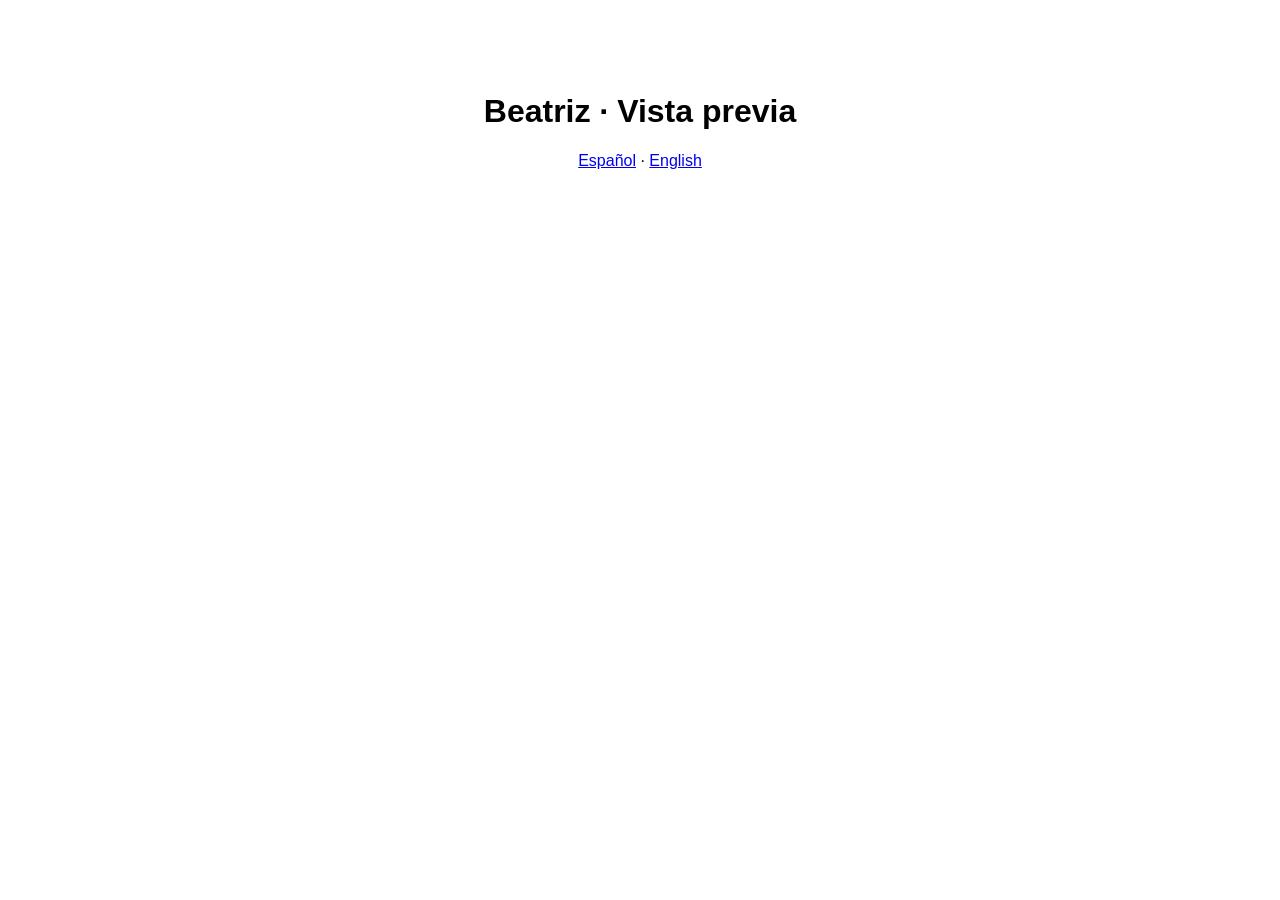
==== index.html @ ee7bda78 "Add files via upload" ====
<!doctype html><meta charset="utf-8"><title>Beatriz</title><body style="font-family:sans-serif;text-align:center;padding:4rem"><h1>Beatriz · Vista previa</h1><p><a href="es/index.html">Español</a> · <a href="en/index.html">English</a></p>
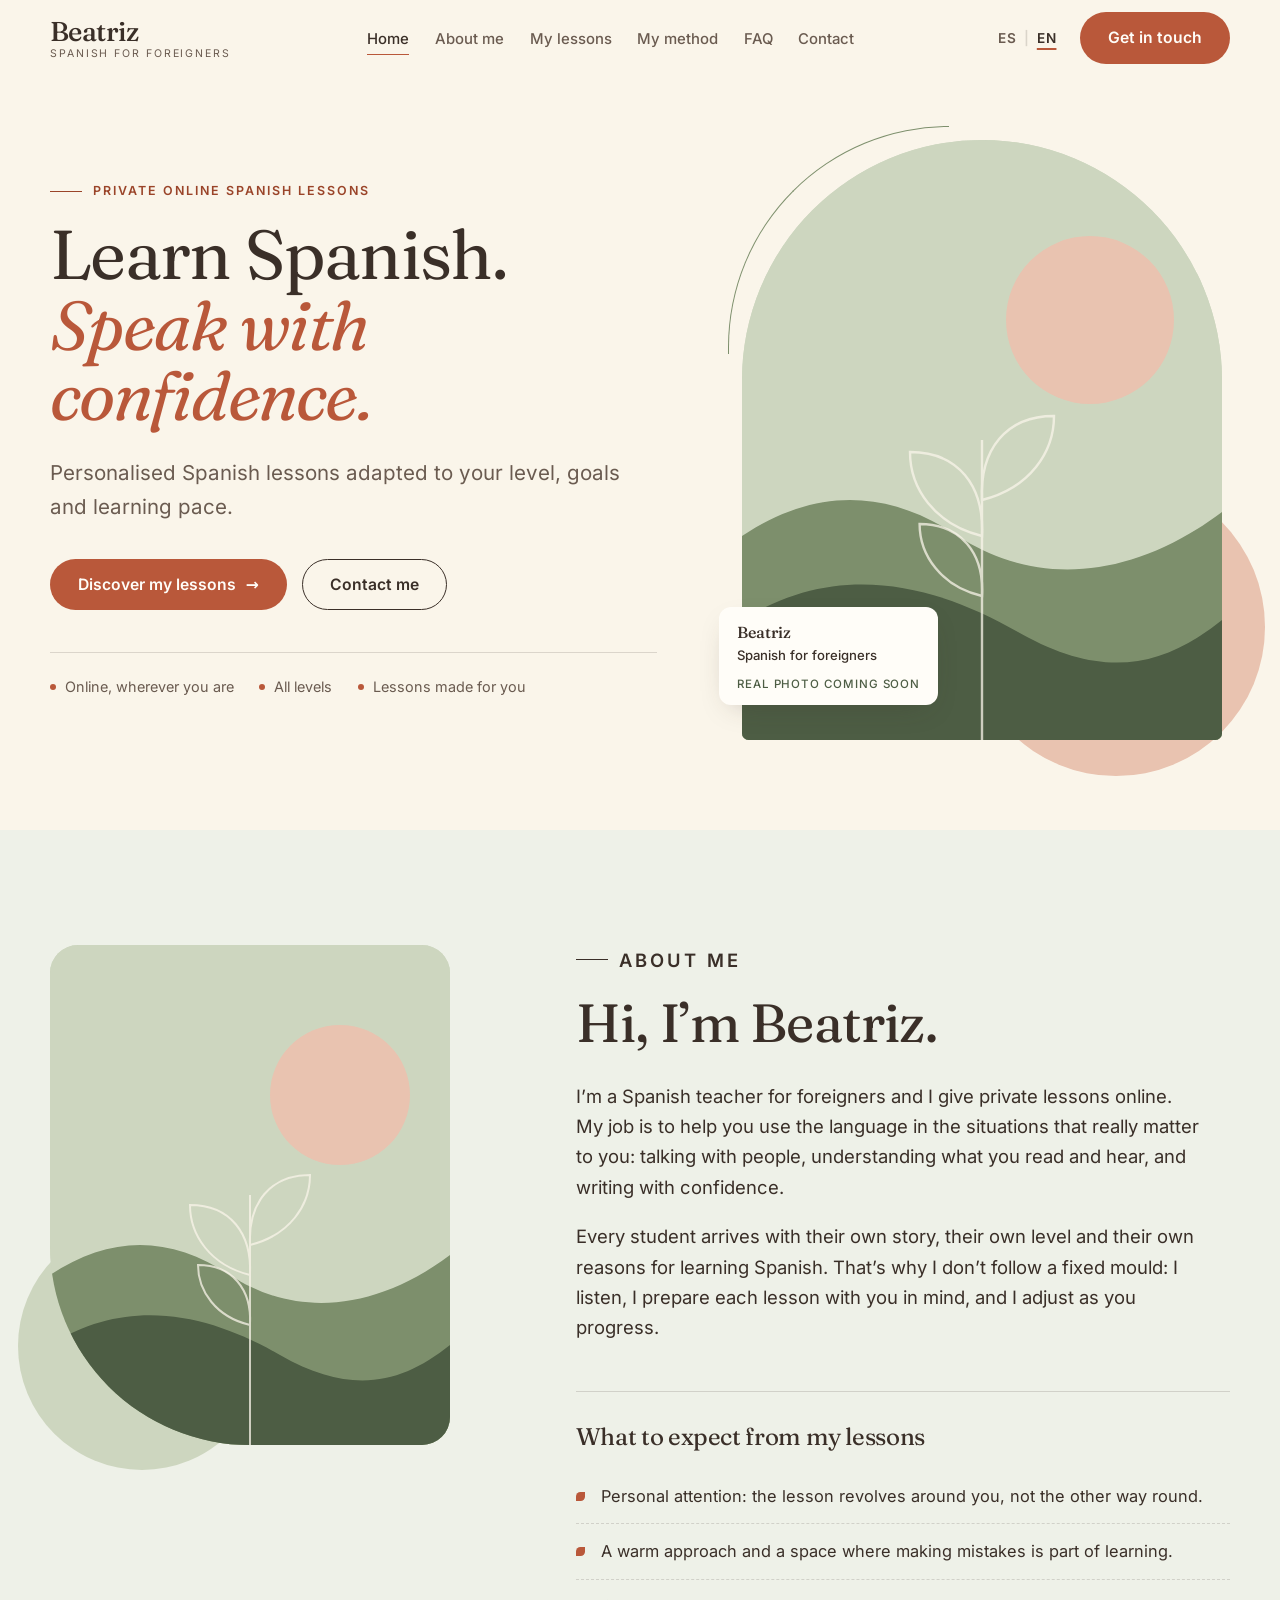
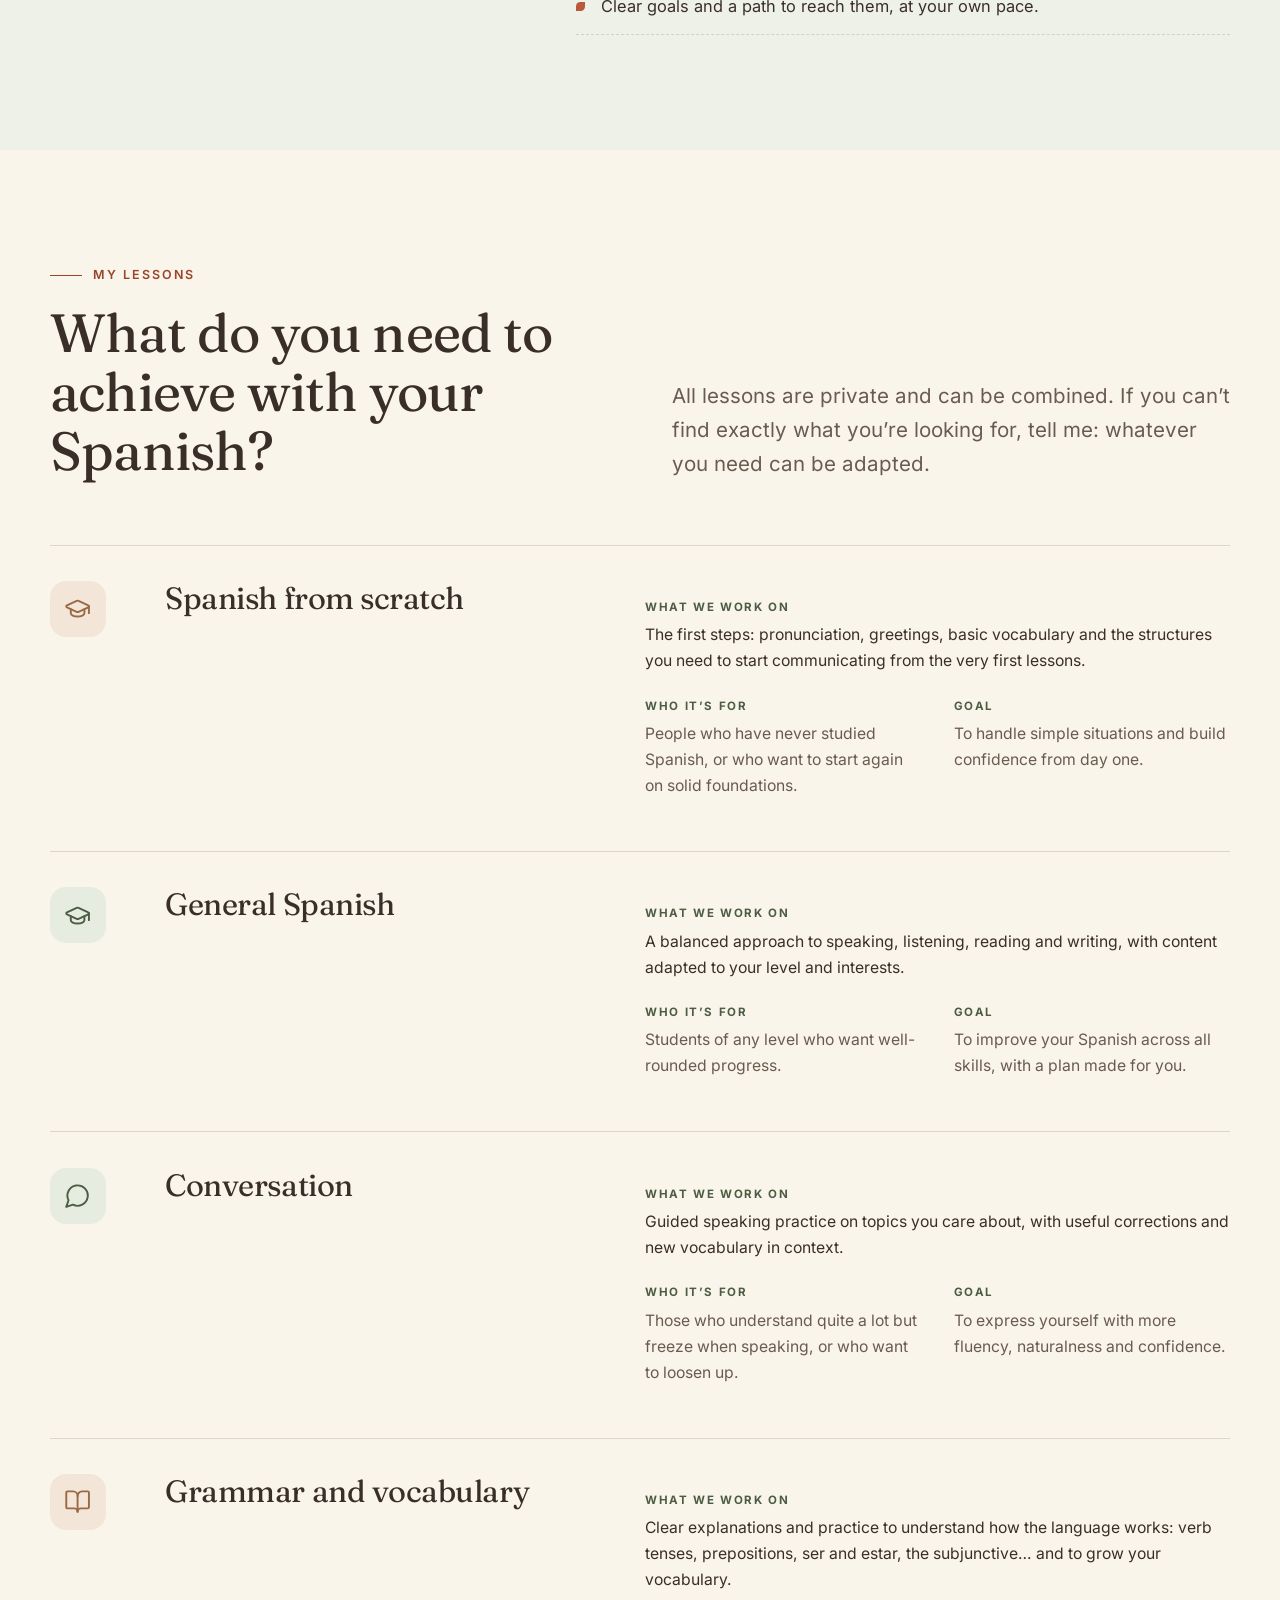
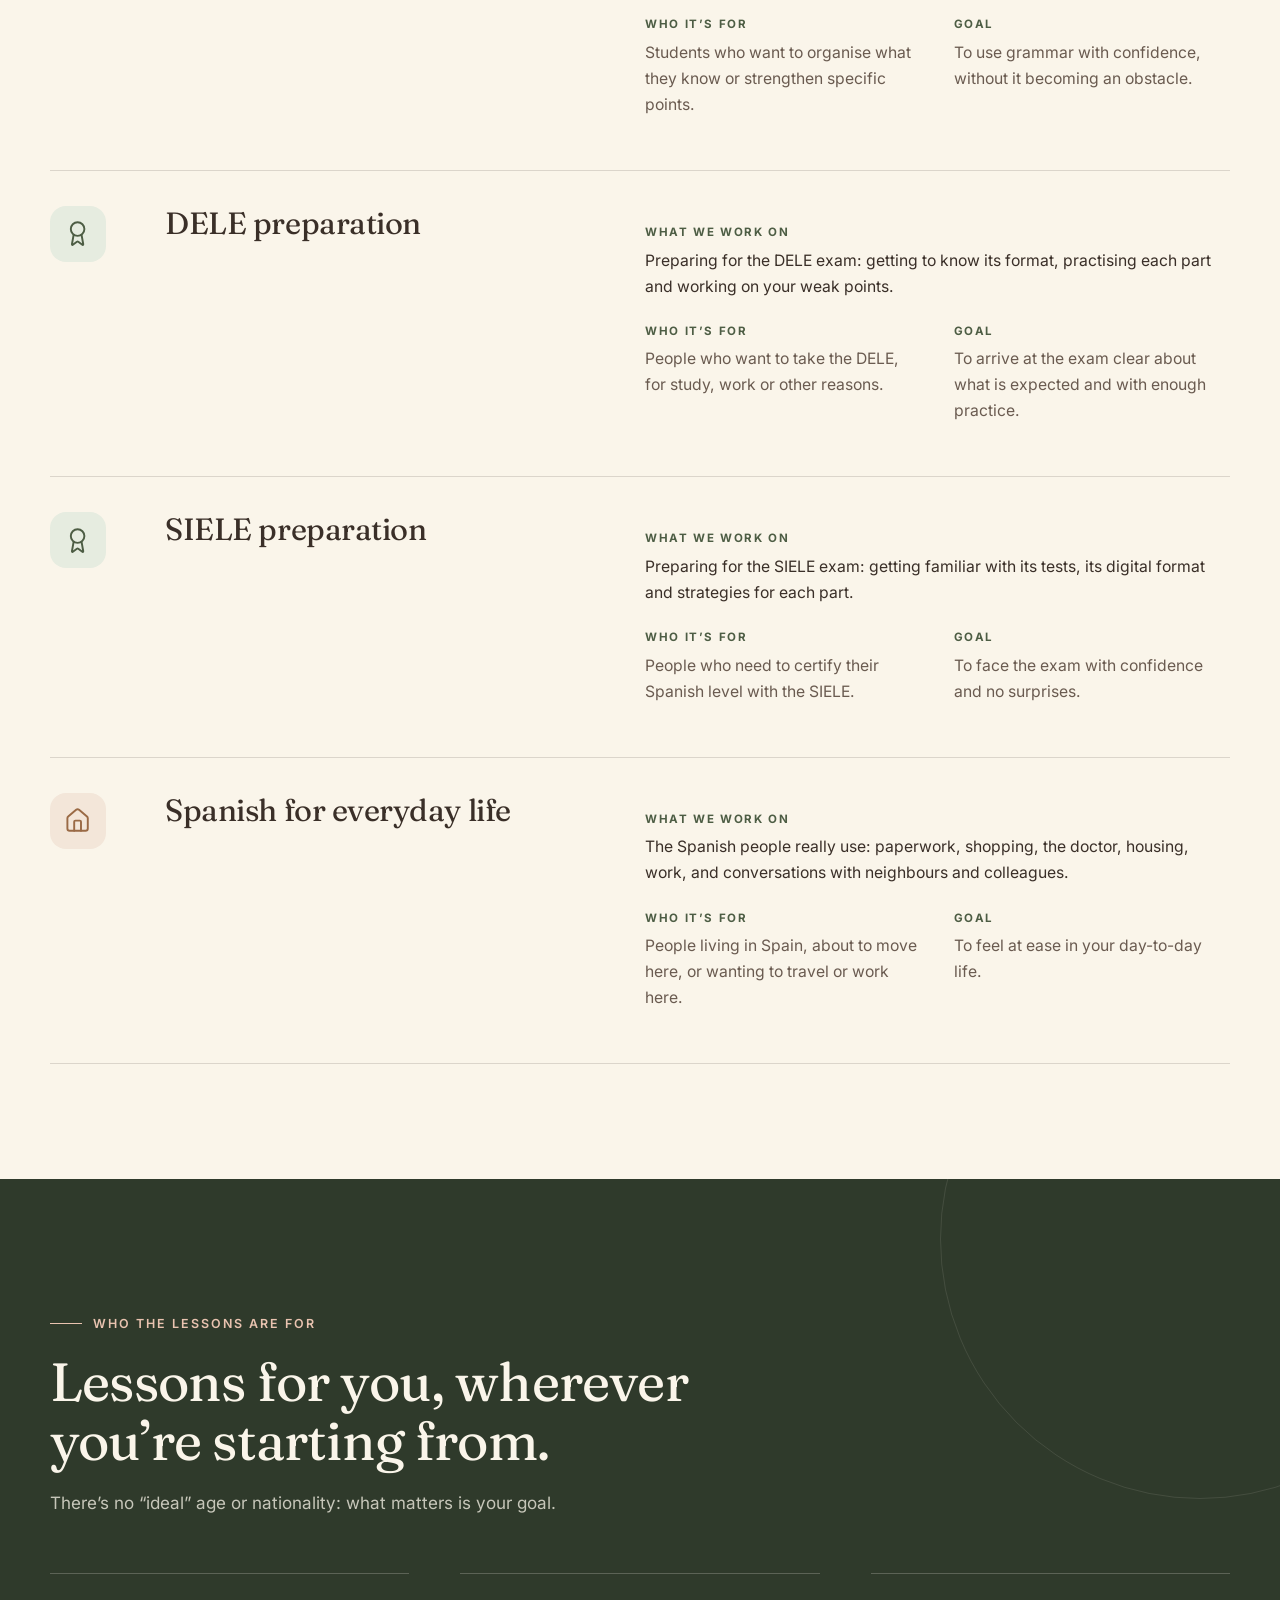
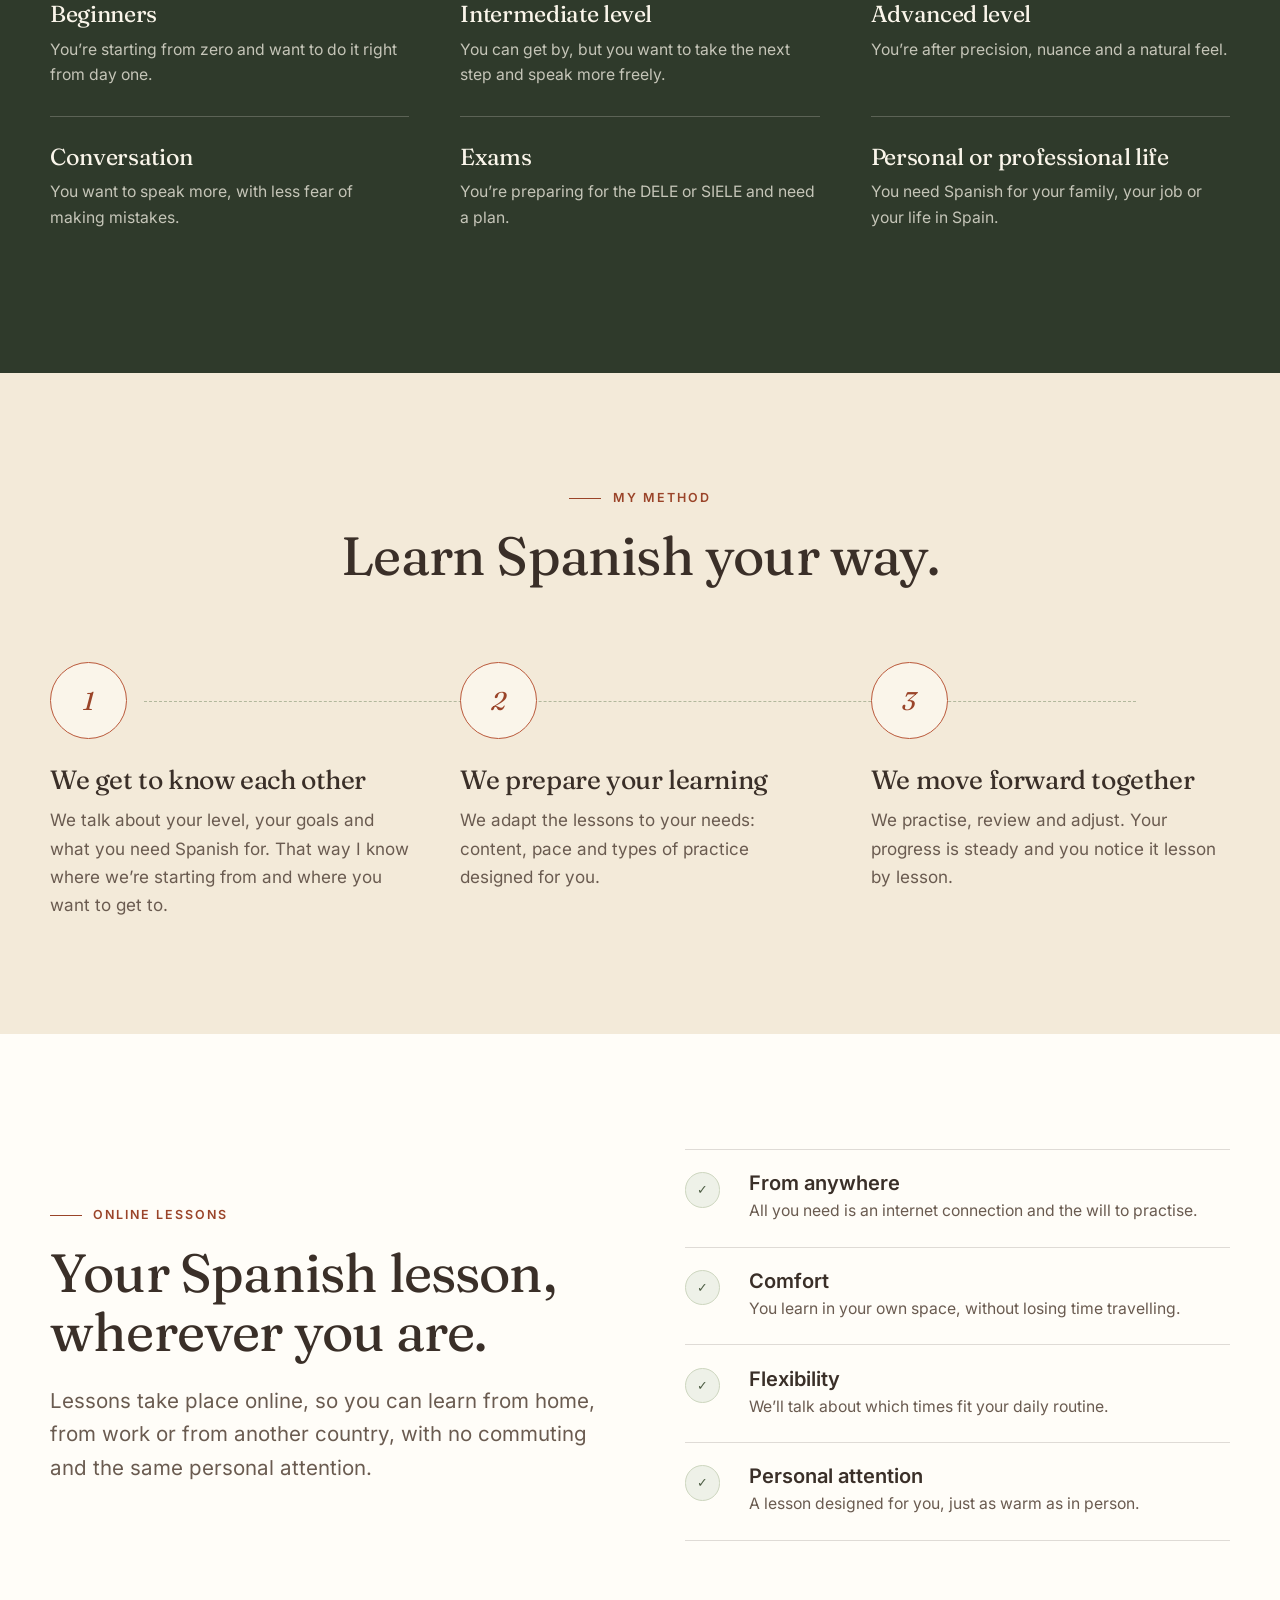
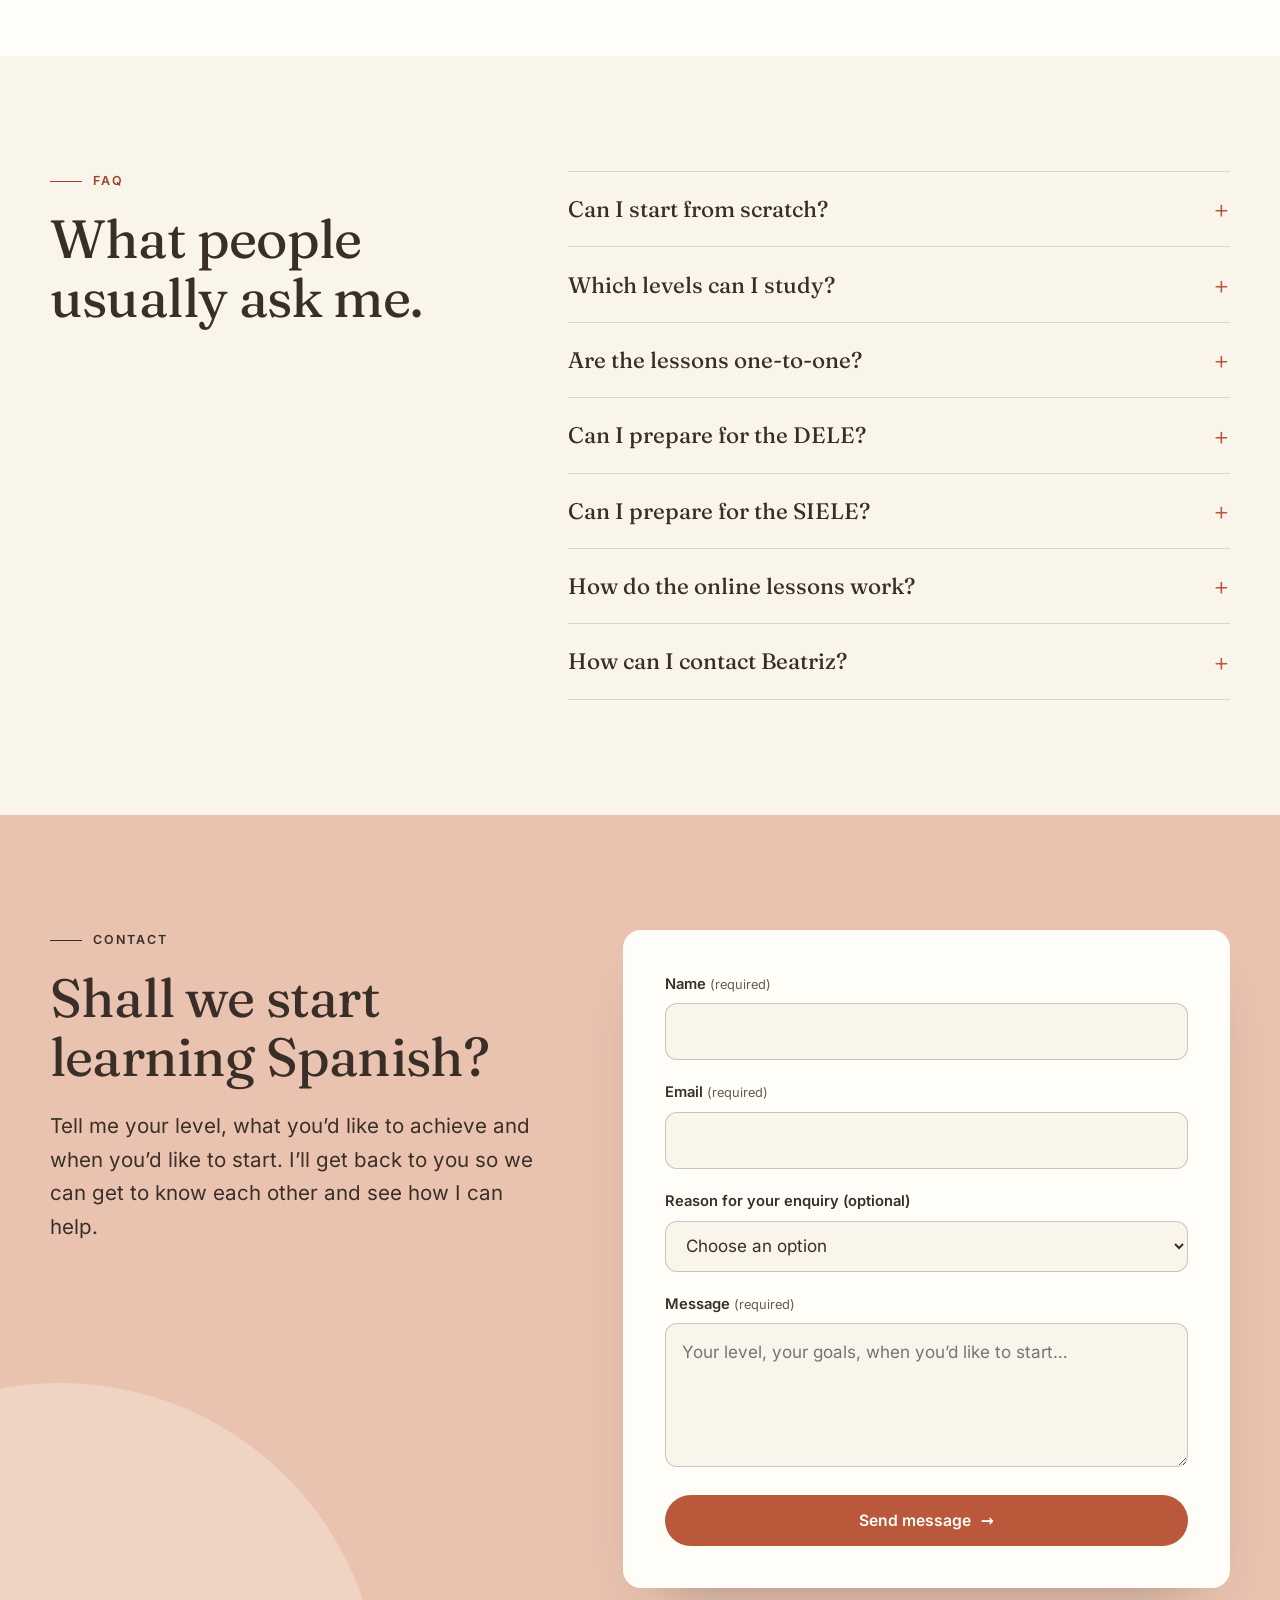
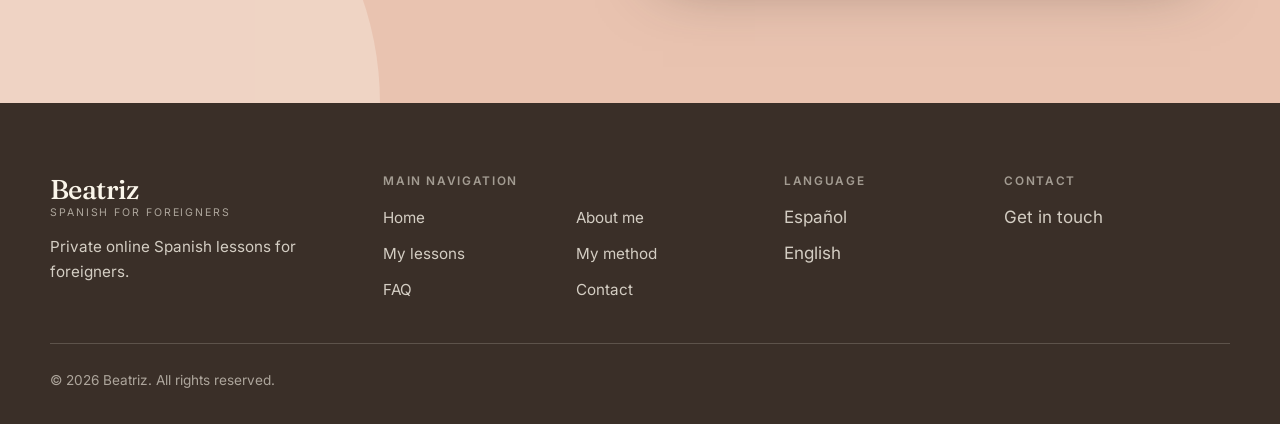
==== commit 6af58037: "Add files via upload" ====
--- a/index.html
+++ b/index.html
@@ -1 +1,4 @@
-<!doctype html><meta charset="utf-8"><title>Beatriz</title><body style="font-family:sans-serif;text-align:center;padding:4rem"><h1>Beatriz · Vista previa</h1><p><a href="es/index.html">Español</a> · <a href="en/index.html">English</a></p>+<!DOCTYPE html><html lang="es"><head><meta charset="utf-8"><meta name="viewport" content="width=device-width,initial-scale=1"><title>Beatriz · Clases de español</title>
+<script>try{var l=/^en/i.test(navigator.language||'')?'en':'es';try{var s=localStorage.getItem('lang');if(s==='es'||s==='en')l=s}catch(e){}location.replace(l+'/index.html')}catch(e){}</script>
+<style>body{font-family:system-ui,sans-serif;background:#faf5ea;color:#3a2f28;display:grid;place-items:center;min-height:100vh;margin:0;text-align:center}a{color:#9a4429;font-size:1.3rem;margin:0 .6rem}</style></head>
+<body><p><a href="es/index.html">Español</a> · <a href="en/index.html">English</a></p></body></html>
